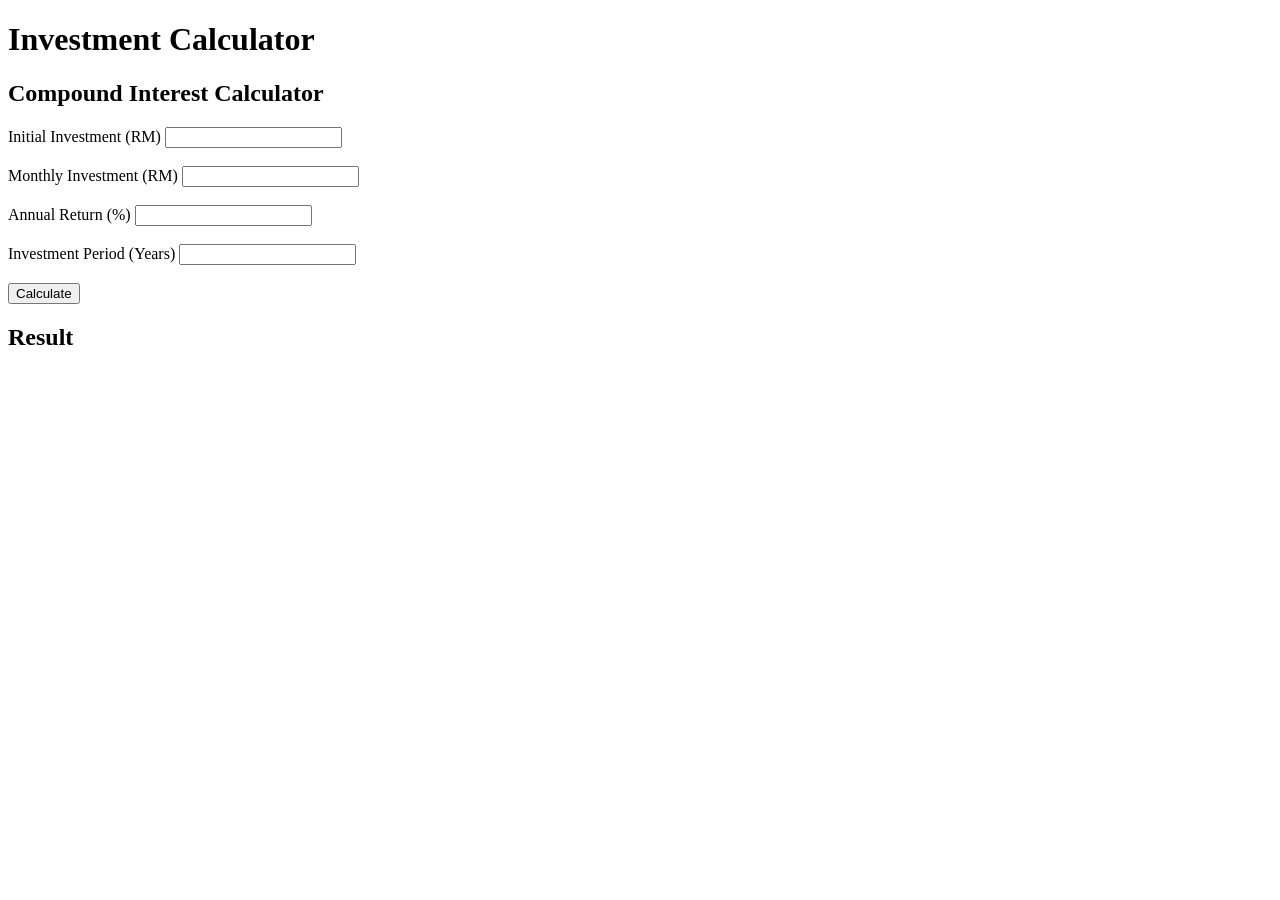
==== index.html @ ac1cf339 "Phase 1 — Basic Compound Interest Calculator" ====
<!DOCTYPE html>
<html lang="en">

<head>
    <meta charset="UTF-8">
    <meta name="viewport" content="width=device-width, initial-scale=1.0">

    <title>Investment Calculator</title>

    <link rel="stylesheet" href="style.css">
</head>

<body>

    <h1>Investment Calculator</h1>

    <h2>Compound Interest Calculator</h2>

    <label for="initialInvestment">Initial Investment (RM)</label>
    <input type="number" id="initialInvestment">
    <!-- creates the input box. / JavaScript will use this ID to get the user's input. -->

    <br><br>

    <label for="monthlyInvestment">Monthly Investment (RM)</label>
    <input type="number" id="monthlyInvestment">

    <br><br>

    <label for="annualReturn">Annual Return (%)</label>
    <input type="number" id="annualReturn">

    <br><br>

    <label for="investmentPeriod">Investment Period (Years)</label>
    <input type="number" id="investmentPeriod">

    <br><br> <!--  Line Break -->

    <button id="calculateButton">Calculate</button>

    <h2>Result</h2>
    <p id="result"></p>

    <script src="script.js"></script>

</body>

</html>
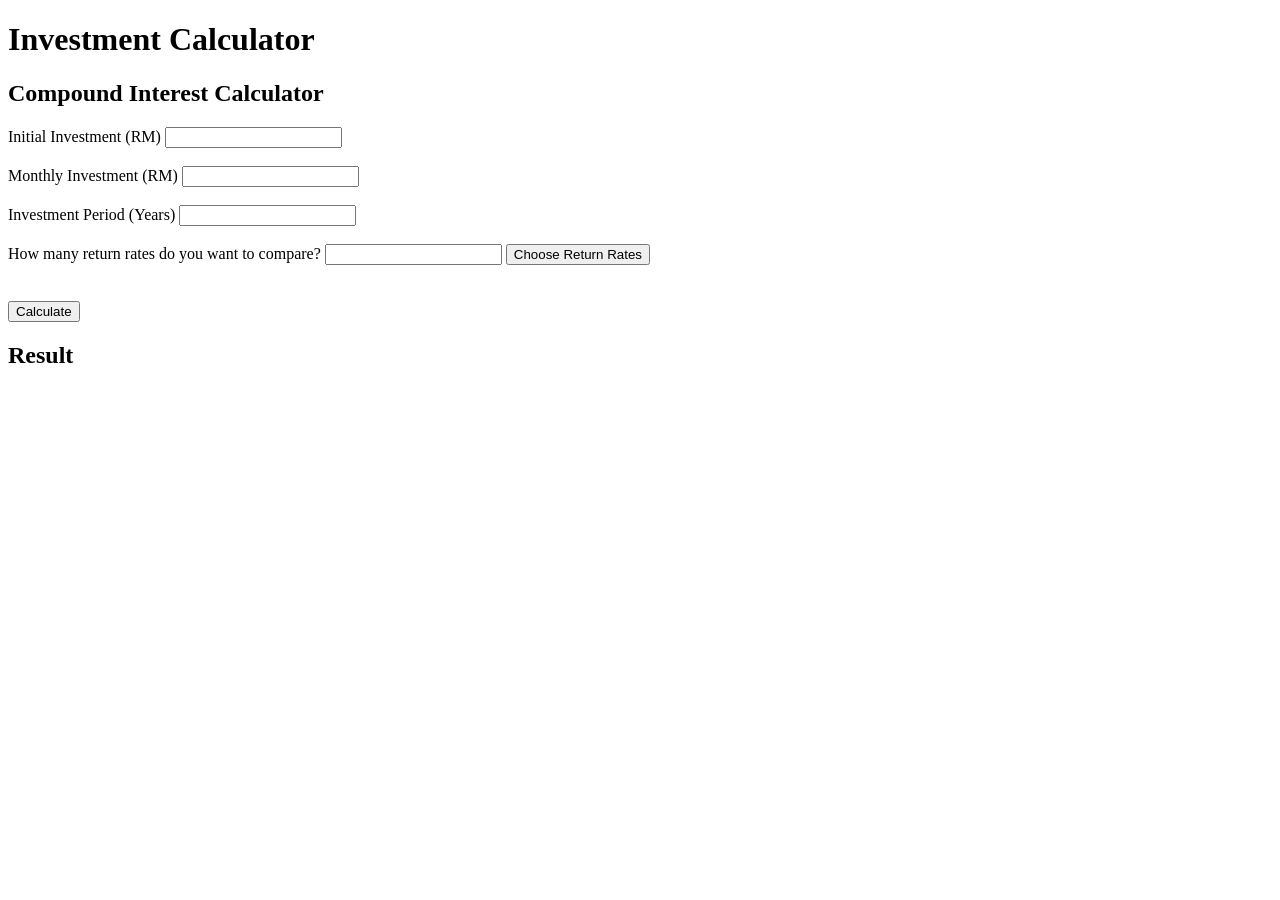
==== commit f56aa66b: "Phase 3" ====
--- a/index.html
+++ b/index.html
@@ -8,7 +8,7 @@
 
     <title>Investment Calculator</title>
 
-    <link rel="stylesheet" href="style.css">
+    <link rel="stylesheet" href="stle.css">
 </head>
 
 <body>
@@ -18,18 +18,13 @@
     <h2>Compound Interest Calculator</h2>
 
     <label for="initialInvestment">Initial Investment (RM)</label>
-    <input type="number" id="initialInvestment">
+    <input type="number" id="initialInvestment" min="0">
     <!-- creates the input box. / JavaScript will use this ID to get the user's input. -->
 
     <br><br>
 
     <label for="monthlyInvestment">Monthly Investment (RM)</label>
-    <input type="number" id="monthlyInvestment">
-
-    <br><br>
-
-    <label for="annualReturn">Annual Return (%)</label>
-    <input type="number" id="annualReturn">
+    <input type="number" id="monthlyInvestment" min="0">
 
     <br><br>
 
@@ -38,7 +33,37 @@
 
     <br><br> <!--  Line Break -->
 
-    <button id="calculateButton">Calculate</button>
+    <label for="numberOfReturns">
+    How many return rates do you want to compare?
+    </label>
+
+    <input
+    type="number"
+    id="numberOfReturns" >
+
+<button id="createReturnInputsButton">
+    Choose Return Rates
+</button>
+
+ <!-- <br><br>
+
+    <label for="annualReturn">Annual Return (%)</label>
+    <input type="number" id="annualReturn"> -->
+
+    <br><br>
+
+    
+    <!-- JavaScript will create the return rate inputs here. -->
+    <div id="returnInputs"></div>
+
+    <br>
+
+
+    <!-- Calculate -->
+    <button id="calculateButton">
+        Calculate
+    </button>
+
 
     <h2>Result</h2>
     <p id="result"></p>
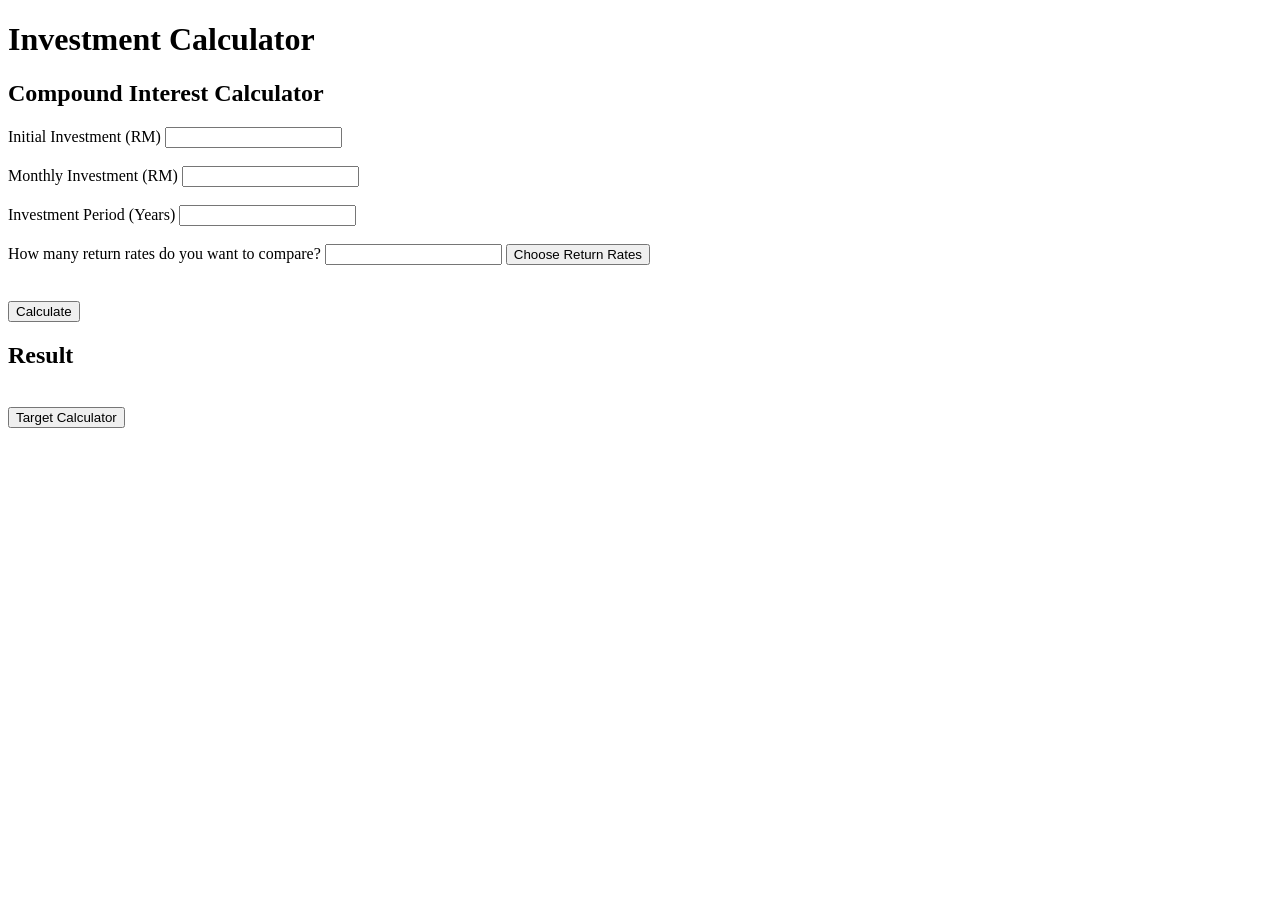
==== commit 1660baf1: "Phase 7 — Target Calculator:" ====
--- a/index.html
+++ b/index.html
@@ -68,6 +68,14 @@
     <h2>Result</h2>
     <p id="result"></p>
 
+    <br>
+
+    <button id="targetButton">
+        Target Calculator
+    </button>
+
+    
+
     <script src="script.js"></script>
 
 </body>
--- a/stle.css
+++ b/stle.css
@@ -0,0 +1,20 @@
+
+
+.result-card {
+
+    border: 1px solid black;
+
+    padding: 20px;
+
+    margin-bottom: 20px;
+
+    width: 300px;
+}
+
+
+.final-value {
+
+    font-size: 24px;
+
+    font-weight: bold;
+}
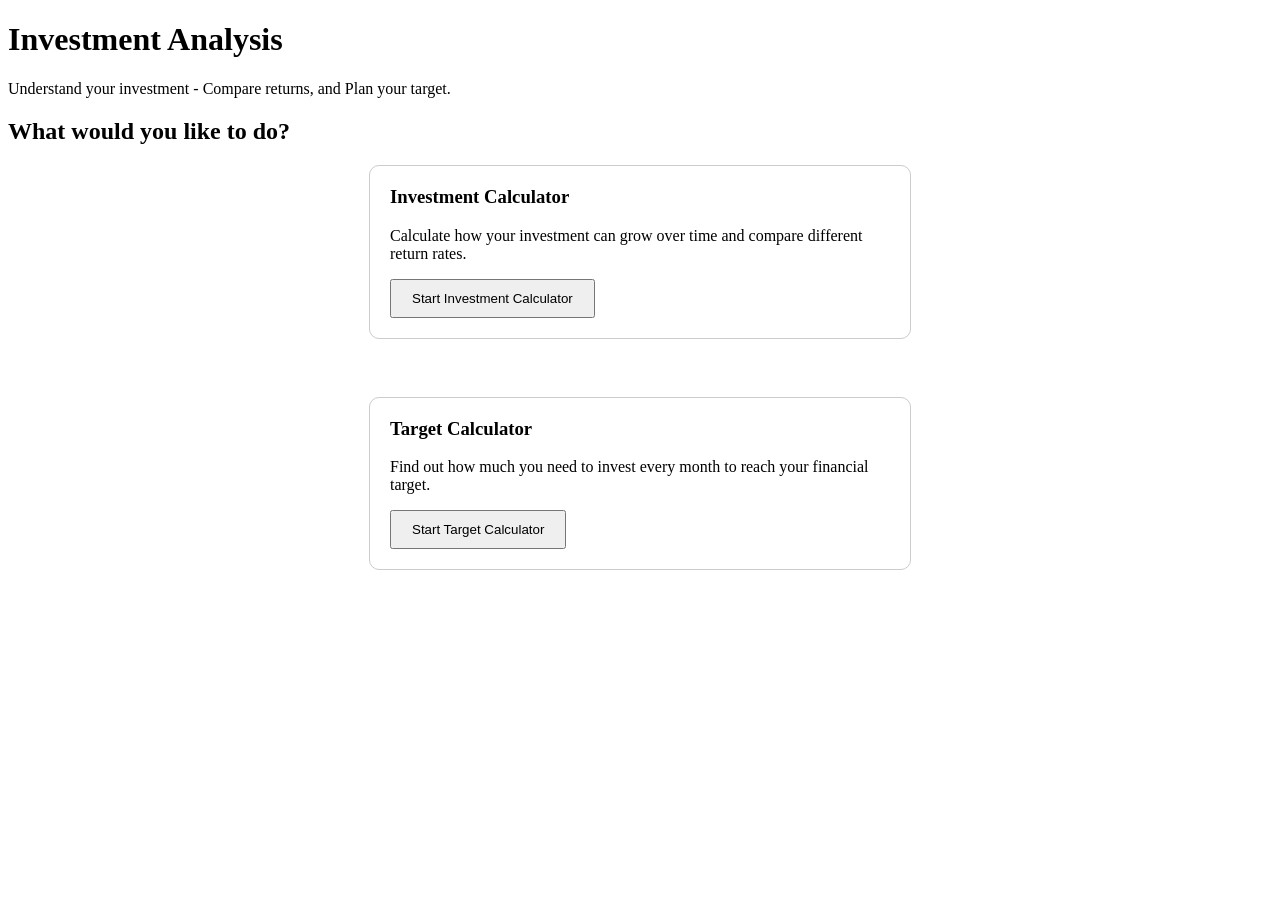
==== commit 86da5688: "Phase 11 — Profit vs Contribution Analysis & Home Pages" ====
--- a/index.html
+++ b/index.html
@@ -1,83 +1,117 @@
-
 <!DOCTYPE html>
 <html lang="en">
 
 <head>
+
     <meta charset="UTF-8">
-    <meta name="viewport" content="width=device-width, initial-scale=1.0">
 
-    <title>Investment Calculator</title>
+    <meta
+        name="viewport"
+        content="width=device-width, initial-scale=1.0"
+    >
 
-    <link rel="stylesheet" href="stle.css">
+    <title>Investment Analysis</title>
+
+    <link
+        rel="stylesheet"
+        href="stle.css"
+    >
+
 </head>
+
 
 <body>
 
-    <h1>Investment Calculator</h1>
+    <!-- ==========================================
+         HEADER
+         ========================================== -->
 
-    <h2>Compound Interest Calculator</h2>
+    <header>
 
-    <label for="initialInvestment">Initial Investment (RM)</label>
-    <input type="number" id="initialInvestment" min="0">
-    <!-- creates the input box. / JavaScript will use this ID to get the user's input. -->
+        <h1>
+            Investment Analysis
+        </h1>
 
-    <br><br>
+        <p>
+            Understand your investment - 
+            Compare returns, and Plan your target.
+        </p>
 
-    <label for="monthlyInvestment">Monthly Investment (RM)</label>
-    <input type="number" id="monthlyInvestment" min="0">
-
-    <br><br>
-
-    <label for="investmentPeriod">Investment Period (Years)</label>
-    <input type="number" id="investmentPeriod">
-
-    <br><br> <!--  Line Break -->
-
-    <label for="numberOfReturns">
-    How many return rates do you want to compare?
-    </label>
-
-    <input
-    type="number"
-    id="numberOfReturns" >
-
-<button id="createReturnInputsButton">
-    Choose Return Rates
-</button>
-
- <!-- <br><br>
-
-    <label for="annualReturn">Annual Return (%)</label>
-    <input type="number" id="annualReturn"> -->
-
-    <br><br>
-
-    
-    <!-- JavaScript will create the return rate inputs here. -->
-    <div id="returnInputs"></div>
-
-    <br>
+    </header>
 
 
-    <!-- Calculate -->
-    <button id="calculateButton">
-        Calculate
-    </button>
+    <!-- ==========================================
+         MAIN CONTENT
+         ========================================== -->
+
+    <main>
+
+        <h2>
+            What would you like to do?
+        </h2>
 
 
-    <h2>Result</h2>
-    <p id="result"></p>
+        <!-- ======================================
+             INVESTMENT CALCULATOR
+             ====================================== -->
 
-    <br>
+        <div class="home-card">
 
-    <button id="targetButton">
-        Target Calculator
-    </button>
+            <h3>
+                Investment Calculator
+            </h3>
 
-    
+            <p>
+                Calculate how your investment
+                can grow over time and compare
+                different return rates.
+            </p>
 
-    <script src="script.js"></script>
+            <button id="calculatorButton">
+
+                Start Investment Calculator
+
+            </button>
+
+        </div>
+
+
+        <br>
+
+
+        <!-- ======================================
+             TARGET CALCULATOR
+             ====================================== -->
+
+        <div class="home-card">
+
+            <h3>
+                Target Calculator
+            </h3>
+
+            <p>
+                Find out how much you need to
+                invest every month to reach
+                your financial target.
+            </p>
+
+            <button id="targetButton">
+
+                Start Target Calculator
+
+            </button>
+
+        </div>
+
+    </main>
+
+
+    <!-- ==========================================
+         JAVASCRIPT
+         ========================================== -->
+
+    <script src="home.js"></script>
 
 </body>
 
-</html>+</html>
--- a/stle.css
+++ b/stle.css
@@ -17,4 +17,38 @@
     font-size: 24px;
 
     font-weight: bold;
+}
+
+/* ==========================================
+   HOMEPAGE
+   ========================================== */
+
+.home-card {
+
+    border: 1px solid #ccc;
+
+    padding: 20px;
+
+    margin: 20px auto;
+
+    max-width: 500px;
+
+    border-radius: 10px;
+
+}
+
+
+.home-card h3 {
+
+    margin-top: 0;
+
+}
+
+
+.home-card button {
+
+    padding: 10px 20px;
+
+    cursor: pointer;
+
 }
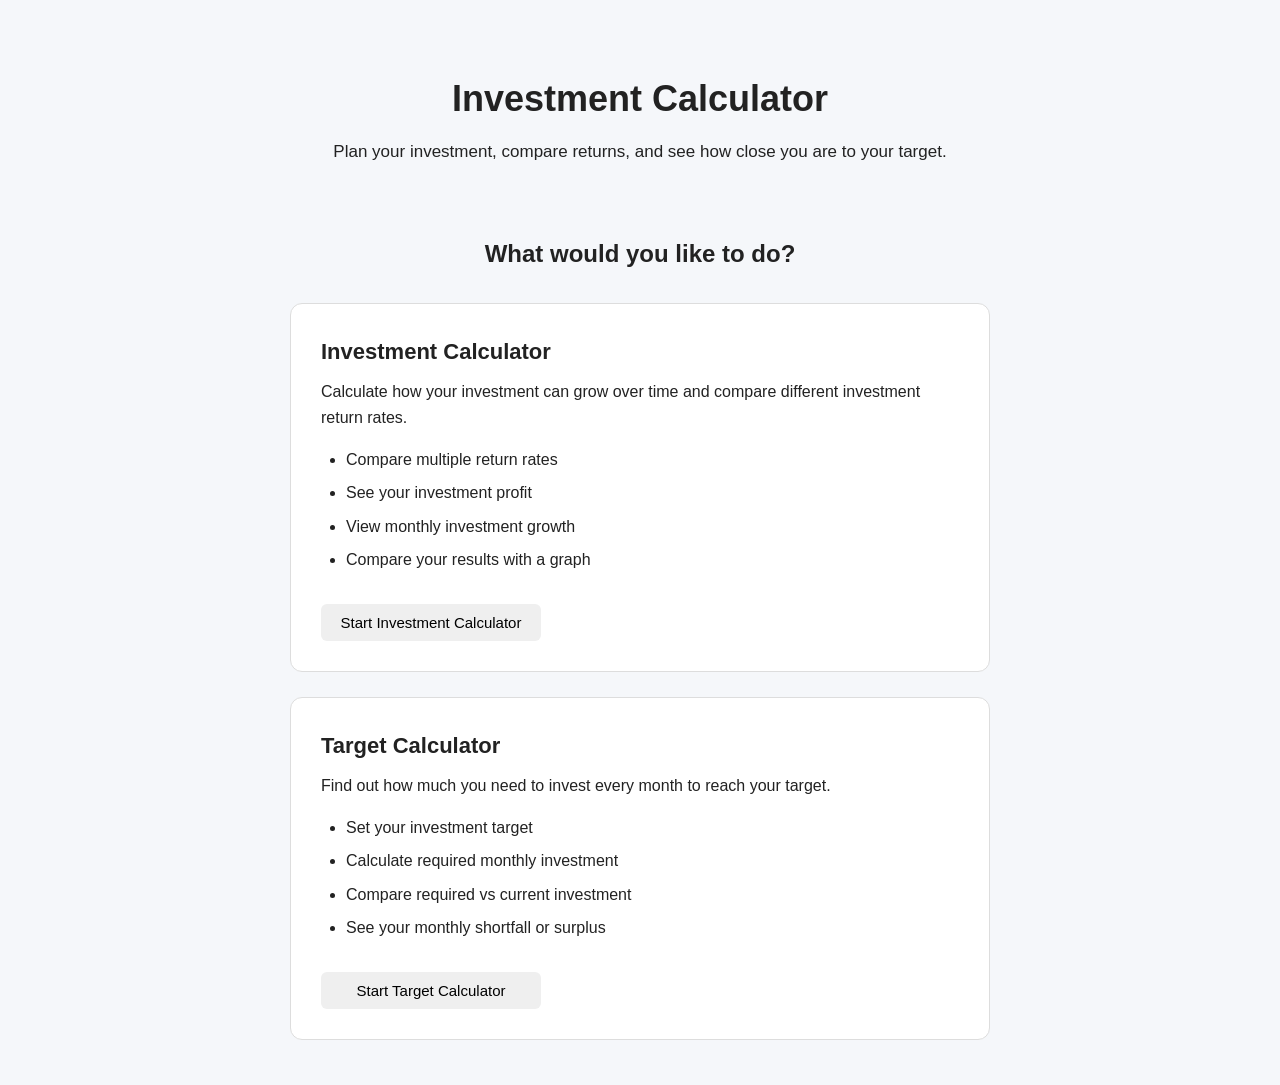
==== commit 6255a437: "Phase 15 — UI / UX & Responsive Design" ====
--- a/index.html
+++ b/index.html
@@ -19,32 +19,31 @@
 
 </head>
 
-
 <body>
 
     <!-- ==========================================
          HEADER
          ========================================== -->
 
-    <header>
+    <header class="home-header">
 
         <h1>
-            Investment Analysis
+            Investment Calculator
         </h1>
 
         <p>
-            Understand your investment - 
-            Compare returns, and Plan your target.
+            Plan your investment, compare returns,
+            and see how close you are to your target.
         </p>
 
     </header>
 
 
     <!-- ==========================================
-         MAIN CONTENT
+         MAIN
          ========================================== -->
 
-    <main>
+    <main class="home-main">
 
         <h2>
             What would you like to do?
@@ -52,7 +51,7 @@
 
 
         <!-- ======================================
-             INVESTMENT CALCULATOR
+             CALCULATOR CARD
              ====================================== -->
 
         <div class="home-card">
@@ -62,10 +61,30 @@
             </h3>
 
             <p>
-                Calculate how your investment
-                can grow over time and compare
-                different return rates.
+                Calculate how your investment can
+                grow over time and compare different
+                investment return rates.
             </p>
+
+            <ul>
+
+                <li>
+                    Compare multiple return rates
+                </li>
+
+                <li>
+                    See your investment profit
+                </li>
+
+                <li>
+                    View monthly investment growth
+                </li>
+
+                <li>
+                    Compare your results with a graph
+                </li>
+
+            </ul>
 
             <button id="calculatorButton">
 
@@ -76,11 +95,8 @@
         </div>
 
 
-        <br>
-
-
         <!-- ======================================
-             TARGET CALCULATOR
+             TARGET CALCULATOR CARD
              ====================================== -->
 
         <div class="home-card">
@@ -90,10 +106,29 @@
             </h3>
 
             <p>
-                Find out how much you need to
-                invest every month to reach
-                your financial target.
+                Find out how much you need to invest
+                every month to reach your target.
             </p>
+
+            <ul>
+
+                <li>
+                    Set your investment target
+                </li>
+
+                <li>
+                    Calculate required monthly investment
+                </li>
+
+                <li>
+                    Compare required vs current investment
+                </li>
+
+                <li>
+                    See your monthly shortfall or surplus
+                </li>
+
+            </ul>
 
             <button id="targetButton">
 
--- a/stle.css
+++ b/stle.css
@@ -1,54 +1,1186 @@
 
+/* ==========================================
+   GLOBAL SETTINGS
+   ========================================== */
+
+* {
+    box-sizing: border-box;
+}
+
+
+body {
+
+    margin: 0;
+
+    font-family:
+        Arial,
+        Helvetica,
+        sans-serif;
+
+    /* Consistent page background */
+    background-color:#f5f7fa;
+
+    color: #222;
+
+    line-height: 1.6;
+}
+
+
+/* ==========================================
+   PAGE CONTAINER
+   ========================================== */
+
+body > * {
+
+    /* Consistent width */
+    max-width: 1100px;
+
+    margin-left: auto;
+    margin-right: auto;
+
+}
+
+
+/* ==========================================
+   HEADINGS
+   ========================================== */
+
+h1 {
+
+    margin-top: 30px;
+
+    margin-bottom: 10px;
+
+    font-size: 32px;
+}
+
+
+h2 {
+
+    margin-top: 30px;
+
+    margin-bottom: 20px;
+
+    font-size: 24px;
+}
+
+
+h3 {
+
+    margin-top: 0;
+
+    font-size: 20px;
+}
+
+
+/* ==========================================
+   TEXT
+   ========================================== */
+
+p {
+
+    margin-top: 8px;
+
+    margin-bottom: 12px;
+}
+
+
+/* ==========================================
+   INPUTS
+   ========================================== */
+
+input {
+
+    width: 100%;
+
+    max-width: 400px;
+
+    padding: 10px 12px;
+
+    margin-top: 5px;
+
+    border: 1px solid #ccc;
+
+    border-radius: 6px;
+
+    font-size: 16px;
+
+    background-color: white;
+}
+
+
+input:focus {
+
+    outline: none;
+
+    border-color: #555;
+
+}
+
+
+/* ==========================================
+   LABELS
+   ========================================== */
+
+label {
+
+    display: block;
+
+    margin-top: 15px;
+
+    font-weight: 600;
+}
+
+
+/* ==========================================
+   BUTTONS
+   ========================================== */
+
+button {
+
+    padding: 10px 18px;
+
+    margin-top: 15px;
+
+    border: none;
+
+    border-radius: 6px;
+
+    font-size: 15px;
+
+    cursor: pointer;
+}
+
+
+button:hover {
+
+    opacity: 0.85;
+
+}
+
+
+/* ==========================================
+   RESULT CARDS
+   ========================================== */
 
 .result-card {
 
-    border: 1px solid black;
+    background-color: white;
 
     padding: 20px;
 
+    margin-top: 20px;
+
+    border-radius: 10px;
+
+    border: 1px solid #ddd;
+}
+
+/* ==========================================
+   HOMEPAGE
+   ========================================== */
+
+.home-header {
+
+    text-align: center;
+
+    padding: 40px 20px 20px;
+
+}
+
+
+.home-header h1 {
+
+    margin-bottom: 10px;
+
+    font-size: 36px;
+
+}
+
+
+.home-header p {
+
+    max-width: 650px;
+
+    margin: 0 auto;
+
+    font-size: 17px;
+
+}
+
+
+.home-main {
+
+    padding: 20px;
+
+}
+
+
+.home-main > h2 {
+
+    text-align: center;
+
+    margin-bottom: 30px;
+
+}
+
+
+.home-card {
+
+    max-width: 700px;
+
+    margin: 25px auto;
+
+    padding: 30px;
+
+    background-color: white;
+
+    border: 1px solid #ddd;
+
+    border-radius: 12px;
+
+}
+
+
+.home-card h3 {
+
+    font-size: 22px;
+
+    margin-bottom: 10px;
+
+}
+
+
+.home-card p {
+
+    margin-bottom: 15px;
+
+}
+
+
+.home-card ul {
+
+    padding-left: 25px;
+
+}
+
+
+.home-card li {
+
+    margin-bottom: 8px;
+
+}
+
+
+.home-card button {
+
+    width: auto;
+
+    min-width: 220px;
+
+}
+
+/* ==========================================
+   TABLE
+   ========================================== */
+
+table {
+
+    width: 100%;
+
+    border-collapse: collapse;
+
+    background-color: white;
+
+    margin-top: 20px;
+}
+
+
+th,
+td {
+
+    padding: 10px;
+
+    border: 1px solid #ddd;
+
+    text-align: center;
+}
+
+
+th {
+
+    font-weight: 600;
+}
+
+
+/* ==========================================
+   HORIZONTAL LINE
+   ========================================== */
+
+hr {
+
+    border: none;
+
+    border-top: 1px solid #ddd;
+
+    margin: 25px 0;
+}
+
+
+/* ==========================================
+   GRAPH PAGE
+   ========================================== */
+
+#investmentChart {
+
+    width: 100% !important;
+
+    height: 500px !important;
+
+    max-width: 100% !important;
+}
+
+
+/* ==========================================
+   MOBILE RESPONSIVE
+   ========================================== */
+
+   /* 6. Mobile support */
+@media (max-width: 600px) {
+
+    body {
+
+        padding: 15px;
+
+    }
+
+
+    h1 {
+
+        font-size: 26px;
+
+    }
+
+
+    h2 {
+
+        font-size: 21px;
+
+    }
+
+
+    input {
+
+        max-width: 100%;
+
+    }
+
+
+    button {
+
+        width: 100%;
+
+        margin-top: 10px;
+
+    }
+
+
+    .home-card {
+
+        padding: 20px;
+
+    }
+
+
+    /* .result-card {
+
+        padding: 15px;
+
+    } */
+
+
+    table {
+
+        font-size: 14px;
+
+    }
+
+    .home-header {
+
+    padding: 25px 10px 10px;
+
+}
+
+
+.home-header h1 {
+
+    font-size: 28px;
+
+}
+
+
+.home-header p {
+
+    font-size: 15px;
+
+}
+
+
+.home-main {
+
+    padding: 10px;
+
+}
+
+
+.home-card {
+
+    padding: 20px;
+
+    margin: 15px 0;
+
+}
+
+
+.home-card button {
+
+    width: 100%;
+
+}
+
+#investmentChart {
+
+        height: 350px;
+
+    }
+
+        /* Calculator mobile */
+
+    .page-header {
+
+        padding: 25px 10px 10px;
+
+    }
+
+
+    .page-header h1 {
+
+        font-size: 28px;
+
+    }
+
+
+    .calculator-main {
+
+        padding: 10px;
+
+    }
+
+
+    .calculator-card {
+
+        padding: 20px;
+
+        margin: 15px 0;
+
+    }
+
+
+    .results-section {
+
+        margin: 25px 0;
+
+    }
+
+
+    .primary-button {
+
+        width: 100%;
+
+    }
+
+        /* Result comparison on mobile */
+
+    .result-summary {
+
+        padding: 18px;
+
+    }
+
+
+    .summary-value {
+
+        flex-direction: column;
+
+        align-items: flex-start;
+
+        gap: 5px;
+
+    }
+
+
+    .result-card {
+
+        padding: 18px;
+
+    }
+
+
+    .result-item {
+
+        flex-direction: column;
+
+        align-items: flex-start;
+
+        gap: 5px;
+
+    }
+
+        /* Target calculator mobile */
+
+    .target-main {
+
+    width: 100%;
+
+    padding: 10px;
+
+}
+
+
+    .target-results {
+
+        margin: 25px 0;
+
+    }
+
+
+    .target-result-card {
+
+        padding: 18px;
+
+    }
+
+
+    .target-result-item {
+
+        flex-direction: column;
+
+        align-items: flex-start;
+
+        gap: 5px;
+
+    }
+
+
+    .required-investment {
+
+        padding: 20px;
+
+    }
+
+
+    .required-investment strong {
+
+        font-size: 26px;
+
+    }
+
+
+    .monthly-difference {
+
+        padding: 20px;
+
+    }
+
+
+    .monthly-difference strong {
+
+        font-size: 24px;
+
+    }
+}
+
+/* ==========================================
+   CALCULATOR PAGE
+   ========================================== */
+
+.page-header {
+
+    text-align: center;
+
+    padding: 35px 20px 20px;
+
+}
+
+
+.page-header h1 {
+
+    margin-bottom: 10px;
+
+}
+
+
+.page-header p {
+
+    max-width: 650px;
+
+    margin: 0 auto;
+
+}
+
+
+.calculator-main {
+
+    padding: 20px;
+
+}
+
+
+.calculator-card {
+
+    max-width: 700px;
+
+    margin: 25px auto;
+
+    padding: 30px;
+
+    background-color: white;
+
+    border: 1px solid #ddd;
+
+    border-radius: 12px;
+
+}
+
+
+.calculator-card h2 {
+
+    margin-top: 0;
+
+}
+
+
+.input-group {
+
+    margin-top: 20px;
+
+}
+
+
+.input-group label {
+
+    margin-top: 0;
+
+}
+
+
+.input-group input {
+
+    margin-top: 6px;
+
+}
+
+
+/* ==========================================
+   CALCULATOR BUTTONS
+   ========================================== */
+
+.calculate-area {
+
+    text-align: center;
+
+    margin: 30px auto;
+
+}
+
+
+.primary-button {
+
+    min-width: 220px;
+
+    font-weight: 600;
+
+}
+
+
+.secondary-button {
+
+    margin-top: 20px;
+
+}
+
+
+/* ==========================================
+   RESULTS
+   ========================================== */
+
+/* .results-section {
+
+    max-width: 700px;
+
+    margin: 40px auto;
+
+} */
+
+
+.results-section > h2 {
+
+    text-align: center;
+
+}
+
+/* ==========================================
+   RETURN RATE INPUTS
+   ========================================== */
+
+#returnInputs {
+
+    margin-top: 20px;
+
+}
+
+
+#returnInputs label {
+
+    margin-top: 15px;
+
+}
+
+
+#returnInputs input {
+
+    display: block;
+
+    margin-top: 5px;
+
+}
+
+/* ==========================================
+   RESULT COMPARISON
+   ========================================== */
+
+.results-section {
+
+    max-width: 900px;
+
+    margin: 40px auto;
+
+}
+
+
+.results-section > h2 {
+
+    text-align: center;
+
+    margin-bottom: 25px;
+
+}
+
+
+/* Result card */
+
+.result-card {
+
+    background-color: white;
+
+    padding: 25px;
+
+    margin: 20px 0;
+
+    border: 1px solid #ddd;
+
+    border-radius: 12px;
+
+}
+
+
+/* Return rate */
+
+.result-card h3 {
+
+    margin-top: 0;
+
     margin-bottom: 20px;
 
-    width: 300px;
-}
-
-
-.final-value {
-
-    font-size: 24px;
-
-    font-weight: bold;
-}
-
-/* ==========================================
-   HOMEPAGE
-   ========================================== */
-
-.home-card {
-
-    border: 1px solid #ccc;
+    font-size: 21px;
+
+}
+
+
+/* Result information */
+
+.result-card p {
+
+    margin: 10px 0;
+
+}
+
+/* ==========================================
+   RESULT ITEMS
+   ========================================== */
+
+.result-item {
+
+    display: flex;
+
+    justify-content: space-between;
+
+    align-items: center;
+
+    padding: 12px 0;
+
+    border-top: 1px solid #eee;
+
+}
+
+
+.result-item span {
+
+    font-weight: 500;
+
+}
+
+
+.result-item strong {
+
+    font-size: 18px;
+
+}
+
+
+/* ==========================================
+   RESULT SUMMARY
+   ========================================== */
+
+.result-summary {
+
+    background-color: white;
+
+    padding: 25px;
+
+    border: 1px solid #ddd;
+
+    border-radius: 12px;
+
+    margin-bottom: 25px;
+
+}
+
+
+.result-summary h3 {
+
+    margin-top: 0;
+
+    margin-bottom: 15px;
+
+}
+
+
+.summary-value {
+
+    display: flex;
+
+    justify-content: space-between;
+
+    align-items: center;
+
+}
+
+
+.summary-value strong {
+
+    font-size: 20px;
+
+}
+
+/* ==========================================
+   TARGET CALCULATOR
+   ========================================== */
+
+.target-main {
+
+    width: 100%;
+
+    max-width: 900px;
+
+    margin: 0 auto;
 
     padding: 20px;
 
-    margin: 20px auto;
-
-    max-width: 500px;
+    text-align: center;
+
+}
+
+
+/* ==========================================
+   TARGET INPUT CARD
+   ========================================== */
+
+.target-main .calculator-card {
+
+    width: 100%;
+
+    max-width: 700px;
+
+    margin: 25px auto;
+
+    padding: 30px;
+
+    background-color: white;
+
+    border: 1px solid #ddd;
+
+    border-radius: 12px;
+
+}
+
+
+/* ==========================================
+   TARGET INPUT GROUP
+   ========================================== */
+
+.target-main .input-group {
+
+    width: 100%;
+
+    margin-top: 20px;
+
+}
+
+
+/* Center the labels */
+
+.target-main .input-group label {
+
+    display: block;
+
+    width: 100%;
+
+    text-align: center;
+
+    margin-top: 0;
+
+}
+
+
+/* Center the input boxes */
+
+.target-main .input-group input {
+
+    display: block;
+
+    width: 100%;
+
+    max-width: 400px;
+
+    margin: 6px auto 0;
+
+}
+
+
+/* ==========================================
+   TARGET CALCULATE BUTTON
+   ========================================== */
+
+.target-main .calculate-area {
+
+    width: 100%;
+
+    text-align: center;
+
+    margin: 30px auto;
+
+}
+
+
+.target-main .primary-button {
+
+    display: inline-block;
+
+    min-width: 220px;
+
+}
+
+
+/* ==========================================
+   TARGET RESULT CARD
+   ========================================== */
+
+.target-result-card {
+
+    background-color: white;
+
+    border: 1px solid #ddd;
+
+    border-radius: 12px;
+
+    padding: 25px;
+
+    margin-bottom: 20px;
+
+}
+
+
+.target-result-card h3 {
+
+    margin-top: 0;
+
+    margin-bottom: 20px;
+
+}
+
+
+/* ==========================================
+   TARGET RESULT ITEMS
+   ========================================== */
+
+.target-result-item {
+
+    display: flex;
+
+    justify-content: space-between;
+
+    align-items: center;
+
+    padding: 12px 0;
+
+    border-top: 1px solid #eee;
+
+}
+
+
+.target-result-item strong {
+
+    font-size: 18px;
+
+}
+
+
+/* ==========================================
+   REQUIRED MONTHLY INVESTMENT
+   ========================================== */
+
+.required-investment {
+
+    text-align: center;
+
+    padding: 25px;
+
+    margin: 20px 0;
+
+    background-color: #f8f9fa;
 
     border-radius: 10px;
 
 }
 
 
-.home-card h3 {
+.required-investment span {
+
+    display: block;
+
+    margin-bottom: 8px;
+
+    font-weight: 600;
+
+}
+
+
+.required-investment strong {
+
+    display: block;
+
+    font-size: 30px;
+
+}
+
+
+/* ==========================================
+   SHORTFALL / SURPLUS
+   ========================================== */
+
+.monthly-difference {
+
+    text-align: center;
+
+    padding: 25px;
+
+    margin-top: 20px;
+
+    border-radius: 10px;
+
+}
+
+
+.monthly-difference strong {
+
+    display: block;
+
+    font-size: 28px;
+
+    margin: 8px 0;
+
+}
+
+
+.monthly-difference p {
+
+    margin: 0;
+
+}
+
+
+/* ==========================================
+   TARGET STATUS
+   ========================================== */
+
+.shortfall {
+
+    border: 1px solid #ddd;
+
+}
+
+
+.surplus {
+
+    border: 1px solid #ddd;
+
+}
+
+/* ==========================================
+   DETAIL PAGE - RETURN RATE SELECT
+   ========================================== */
+
+.return-selector {
+
+    display: flex;
+
+    align-items: center;
+
+    justify-content: center;
+
+    gap: 10px;
+
+}
+
+
+.return-selector label {
+
+    display: inline;
 
     margin-top: 0;
 
 }
 
 
-.home-card button {
-
-    padding: 10px 20px;
-
-    cursor: pointer;
-
-}+.return-selector select {
+
+    width: auto;
+
+    max-width: none;
+
+    padding: 8px 12px;
+
+    font-size: 16px;
+
+}
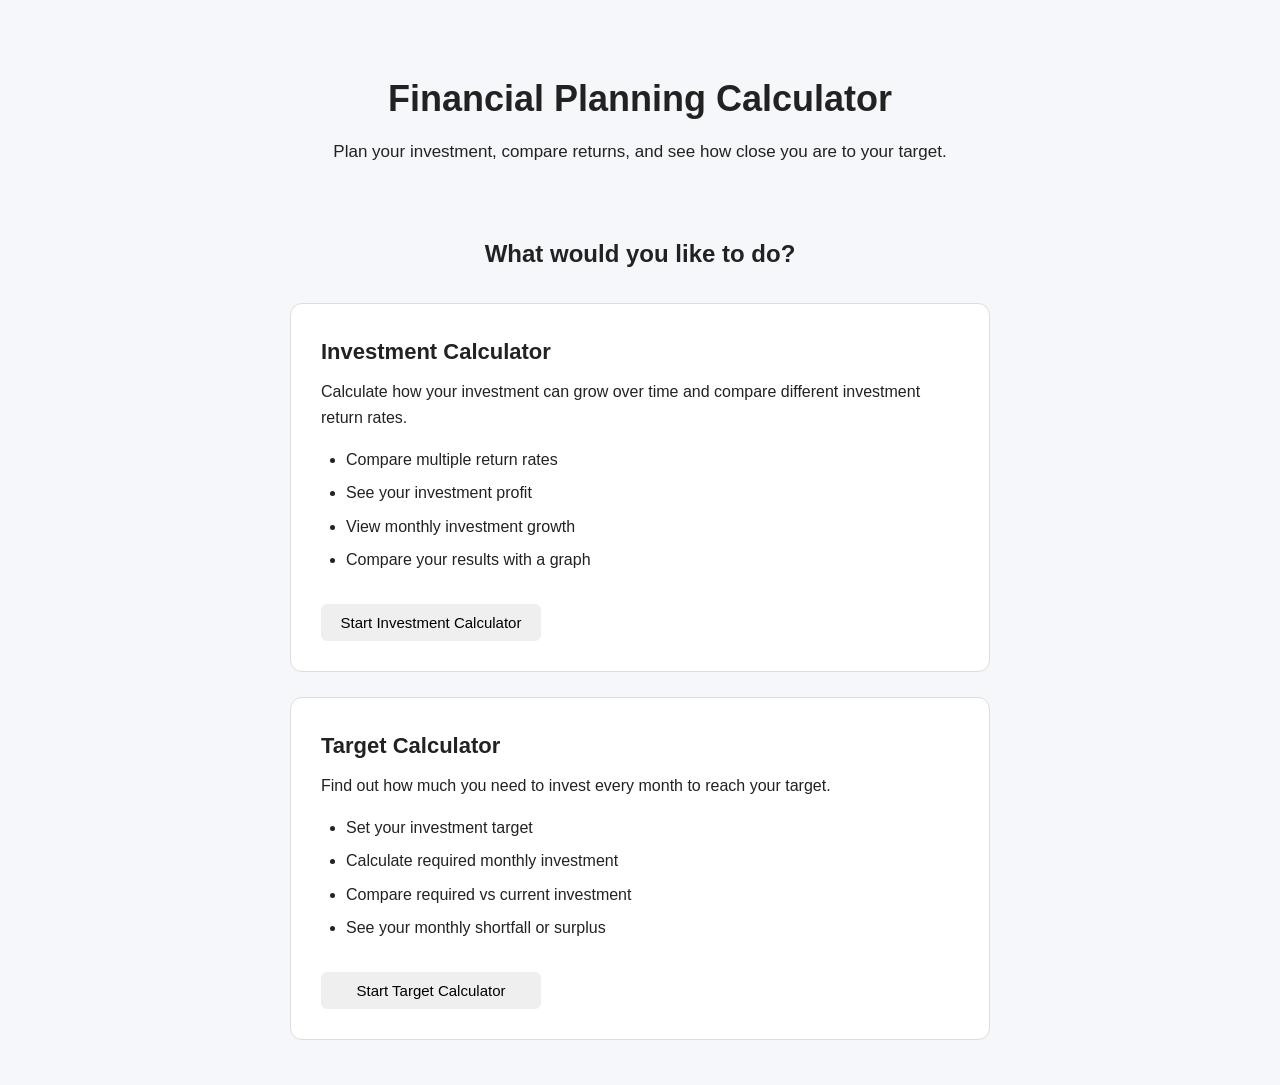
==== commit fb6151a2: "changes the return rate" ====
--- a/index.html
+++ b/index.html
@@ -28,7 +28,7 @@
     <header class="home-header">
 
         <h1>
-            Investment Calculator
+            Financial Planning Calculator
         </h1>
 
         <p>
